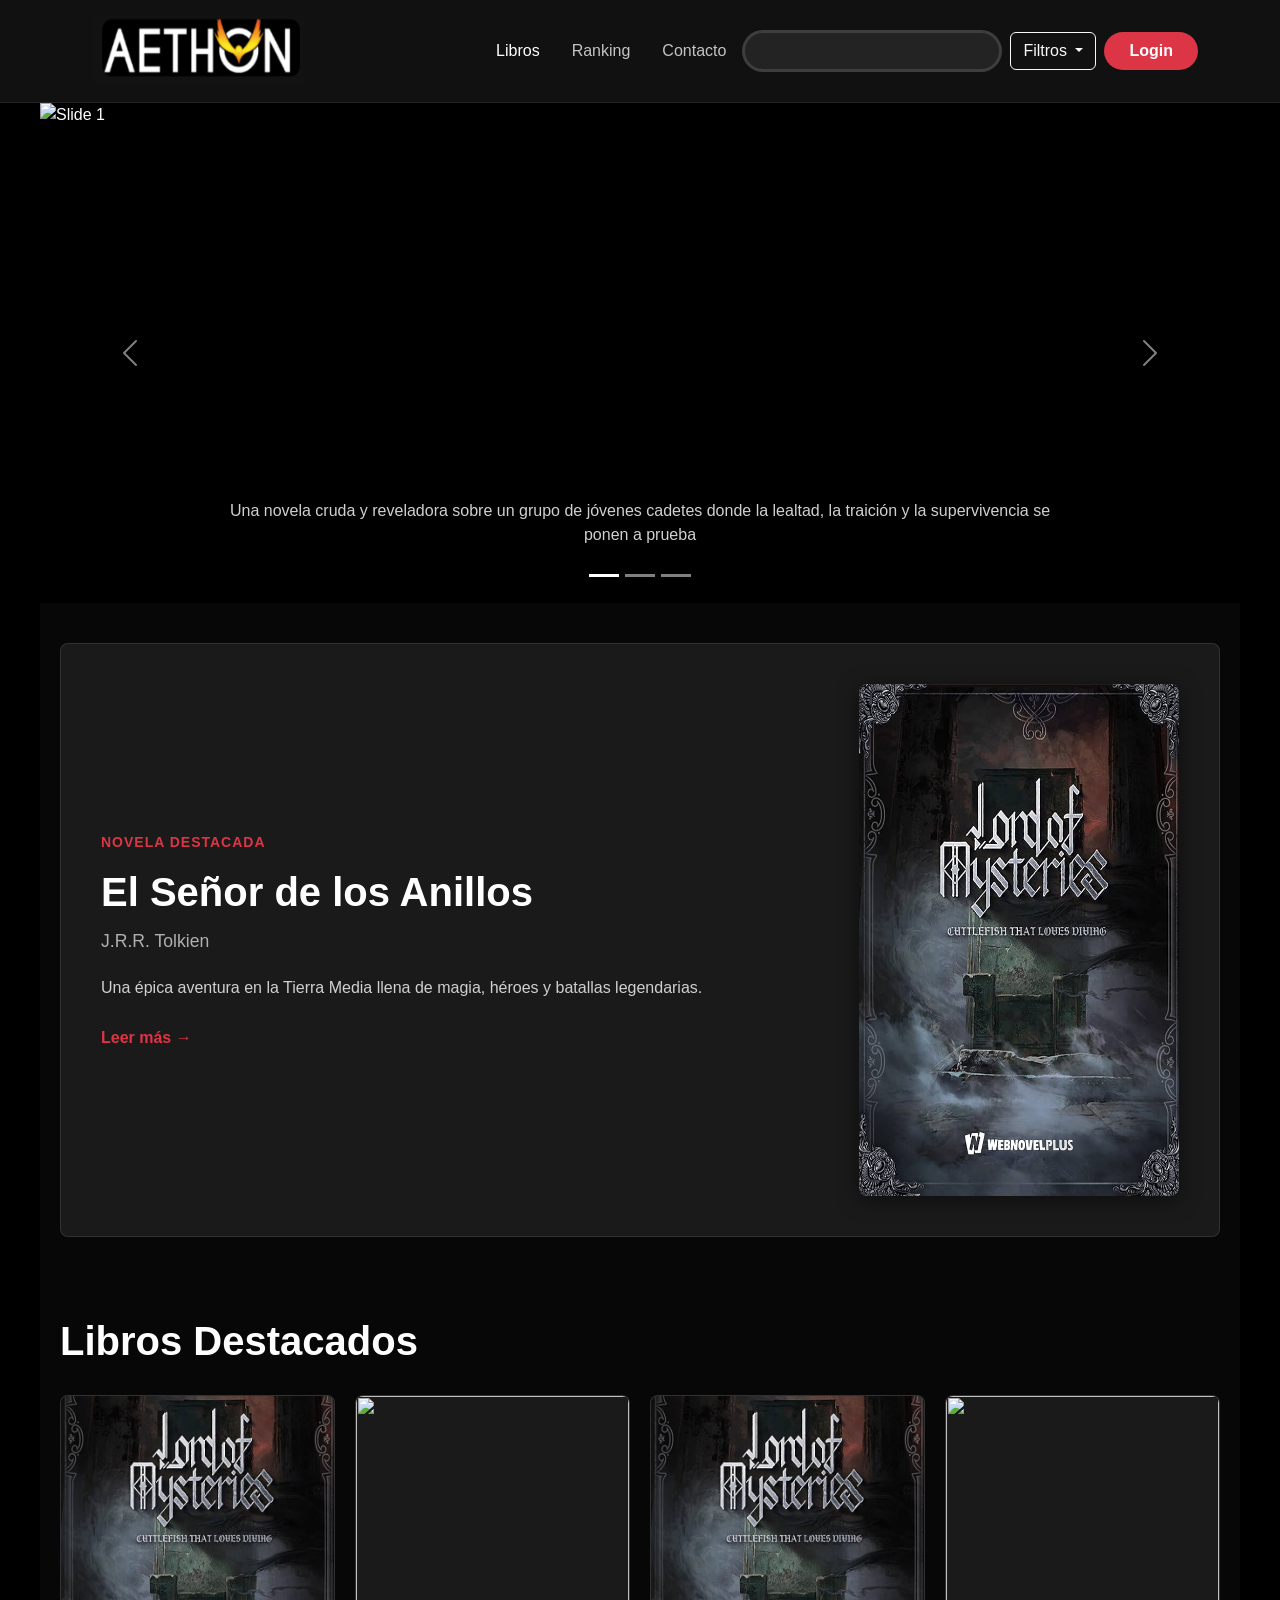
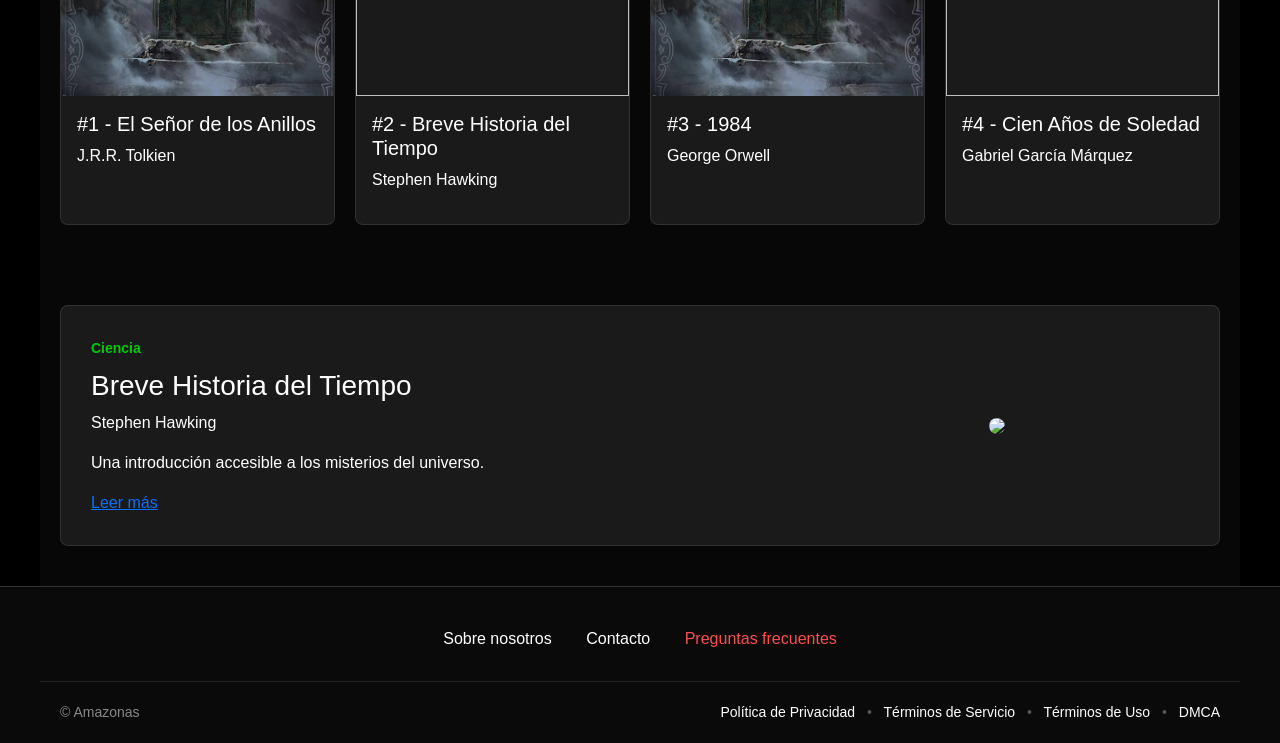
==== index.html @ 6bf68060 "subida de pagina principal y del login" ====
<!DOCTYPE html>
<html lang="en">
<head>
    <meta charset="UTF-8">
    <title>AETHON</title>
    <meta name="viewport" content="width=device-width, initial-scale=1.0">

    <!-- Estilos principales -->
    <link rel="stylesheet" href="css/bootstrap.min.css">
    <link rel="stylesheet" href="css/styles.css">
    <link rel="stylesheet" href="css/blogInformacion.css">

    <!-- se agrega la navbar de bootstrap para reutilización en otras páginas -->
    <link href="css/navbar.css" rel="stylesheet">

    <!-- se agrega el carrusel de bootstrap para reutilización en otras páginas -->
    <link href="css/carousel.css" rel="stylesheet">

    <!-- estilos del footer -->
    <link href="css/footer.css" rel="stylesheet">
</head>

<body>

    <!-- Barra de navegación incluida desde navbar.html -->
    <div id="navbar-placeholder"></div>

    <!-- Carrusel incluido desde carousel.html -->
    <div id="carousel-placeholder"></div>

    <!-- contenido principal -->
    <main class="main-content">

        <!-- Libro destacado principal -->
        <section class="libro-destacada-grande">
            <div class="libro-grande-contenedor">
                <div class="libro-grande">
                    <div class="libro-grande-content">
                        <span class="libro-grande-category">Novela Destacada</span>
                        <h2 class="libro-grande-titulo">El Señor de los Anillos</h2>
                        <p class="libro-grande-autor">J.R.R. Tolkien</p>
                        <p class="libro-grande-descripcion">
                            Una épica aventura en la Tierra Media llena de magia, héroes y batallas legendarias.
                        </p>
                        <a href="#" class="libro-grande-link">Leer más →</a>
                    </div>
                    <div class="libro-grande-image">
                        <img src="img/libro1.jpg" alt="El Señor de los Anillos">
                    </div>
                </div>
            </div>
        </section>

        <!-- Libros Destacados -->
        <section class="libros-destacados">
            <div class="seccion-contenedor">
                <h1 class="titulo-destacado">Libros Destacados</h1>

                <div class="libros-grid">
                    <div class="libro-card">
                        <img src="img/libro1.jpg" class="libro-card-img">
                        <div class="libro-card-body">
                            <h5>#1 - El Señor de los Anillos</h5>
                            <p>J.R.R. Tolkien</p>
                        </div>
                    </div>

                    <div class="libro-card">
                        <img src="img/libro2.png" class="libro-card-img">
                        <div class="libro-card-body">
                            <h5>#2 - Breve Historia del Tiempo</h5>
                            <p>Stephen Hawking</p>
                        </div>
                    </div>

                    <div class="libro-card">
                        <img src="img/libro1.jpg" class="libro-card-img">
                        <div class="libro-card-body">
                            <h5>#3 - 1984</h5>
                            <p>George Orwell</p>
                        </div>
                    </div>

                    <div class="libro-card">
                        <img src="img/libro2.png" class="libro-card-img">
                        <div class="libro-card-body">
                            <h5>#4 - Cien Años de Soledad</h5>
                            <p>Gabriel García Márquez</p>
                        </div>
                    </div>
                </div>
            </div>
        </section>

        <!-- Segundo libro destacado -->
        <section class="featured-book-section">
            <div class="featured-book-contenedor">
                <div class="featured-book">
                    <div class="featured-book-content">
                        <span class="featured-category">Ciencia</span>
                        <h3>Breve Historia del Tiempo</h3>
                        <p>Stephen Hawking</p>
                        <p>Una introducción accesible a los misterios del universo.</p>
                        <a href="#">Leer más</a>
                    </div>

                    <div class="featured-book-image">
                        <img src="img/libro2.png">
                    </div>
                </div>
            </div>
        </section>

        <!-- Scripts -->
        <script src="js/bootstrap.bundle.min.js"></script>
        <script src="js/script.js"></script>

    </main>

    <!-- Footer incluido desde footer.html -->
    <div id="footer-placeholder"></div>

    <!-- Script para incluir componentes HTML separados -->
    <script>
        // Función para cargar HTML parcial en un elemento
        function loadComponent(url, elementId) {
            fetch(url)
                .then(response => response.text())
                .then(data => {
                    document.getElementById(elementId).innerHTML = data;
                })
                .catch(error => console.error('Error cargando ' + url + ':', error));
        }

        // Cargar componentes al iniciar la página
        document.addEventListener('DOMContentLoaded', function() {
            // se enlazan los HTML con sus contenedores
            loadComponent('navbar.html', 'navbar-placeholder');
            loadComponent('carousel.html', 'carousel-placeholder');
            loadComponent('footer.html', 'footer-placeholder'); 
        });
    </script>

</body>
</html>
---- css/styles.css ----
html, body {
    margin: 0;
    padding: 0;
    min-height: 100%;
    background: #000000;
    color: #ffffff;
    font-family: 'Roboto', sans-serif;
}

/* Main Styles */
.main-content {
    max-width: 1200px;
    margin: 0 auto;
    padding: 0;
}

/* Libros Destacados Section */
.libros-destacados {
    padding: 40px 20px;
    background: #070707;
}

.seccion-contenedor {
    max-width: 1200px;
    margin: 0 auto;
}

.titulo-destacado {
    font-size: 2.5rem;
    font-weight: 700;
    margin-bottom: 30px;
    color: #ffffff;
}

.libros-grid {
    display: grid;
    grid-template-columns: repeat(auto-fit, minmax(250px, 1fr));
    gap: 20px;
    justify-items: stretch;
}

@media (min-width: 768px) {
    .libros-grid {
        grid-template-columns: repeat(4, 1fr);
    }
}

@media (max-width: 767.98px) {
    .libros-grid {
        grid-template-columns: repeat(2, 1fr);
    }
}

.libro-card {
    background: #1a1a1a;
    border: 1px solid rgba(255, 255, 255, 0.1);
    border-radius: 8px;
    overflow: hidden;
    display: flex;
    flex-direction: column;
    height: 100%;
    transition: transform 0.3s ease, box-shadow 0.3s ease;
}

.libro-card:hover {
    transform: translateY(-5px);
    box-shadow: 0 8px 16px rgba(220, 53, 69, 0.3);
}

.libro-card-img {
    width: 100%;
    height: 300px;
    object-fit: cover;
    display: block;
}

.libro-card-body {
    padding: 16px;
    flex-grow: 1;
    display: flex;
    flex-direction: column;
}

.libro-card-title {
    font-size: 1rem;
    font-weight: 600;
    margin: 0 0 8px 0;
    color: #ffffff;
}

.libro-card-author {
    font-size: 0.875rem;
    color: #b0b0b0;
    margin: 0;
    flex-grow: 1;
}

/* Featured Book Section */
.featured-book-section {
    padding: 40px 20px;
    background: #070707;
}

.featured-book-contenedor {
    max-width: 1200px;
    margin: 0 auto;
    padding: 30px;
    background: #1a1a1a;
    border: 1px solid rgba(255, 255, 255, 0.1);
    border-radius: 8px;
}

.featured-book {
    display: flex;
    gap: 40px;
    align-items: center;
}

.featured-book-content {
    flex: 1;
    min-width: 0;
}

.featured-book-image {
    flex: 0 0 auto;
    min-width: 200px;
}

.featured-book-image img {
    width: 100%;
    max-width: 250px;
    height: auto;
    border-radius: 8px;
}

.featured-category {
    display: inline-block;
    color: #00cc00;
    font-weight: 600;
    font-size: 0.875rem;
    margin-bottom: 10px;
}

.featured-book-title {
    font-size: 1.75rem;
    font-weight: 700;
    color: #ffffff;
    margin: 0 0 10px 0;
}

.featured-book-author {
    font-size: 1rem;
    color: #b0b0b0;
    margin: 0 0 15px 0;
}

.featured-book-description {
    font-size: 0.95rem;
    color: #d0d0d0;
    line-height: 1.6;
    margin: 0 0 20px 0;
}

.featured-book-link {
    display: inline-block;
    color: #dc3545;
    text-decoration: none;
    font-weight: 600;
    transition: color 0.3s ease;
}

.featured-book-link:hover {
    color: #ff4444;
}

@media (max-width: 991.98px) {
    .featured-book {
        flex-direction: column;
        gap: 20px;
    }

    .featured-book-image {
        width: 100%;
        max-width: 300px;
    }
}
/* Libro Grande Section */
.libro-destacada-grande {
    padding: 40px 20px;
    background: #070707;
}

.libro-grande-contenedor {
    max-width: 1200px;
    margin: 0 auto;
    padding: 40px;
    background: #1a1a1a;
    border: 1px solid rgba(255, 255, 255, 0.1);
    border-radius: 8px;
}

.libro-grande {
    display: flex;
    gap: 50px;
    align-items: center;
}

.libro-grande-content {
    flex: 1;
    min-width: 0;
}

.libro-grande-image {
    flex: 0 0 auto;
}

.libro-grande-image img {
    width: 100%;
    max-width: 320px;
    height: auto;
    border-radius: 8px;
    box-shadow: 0 4px 20px rgba(0, 0, 0, 0.5);
}

.libro-grande-category {
    display: inline-block;
    color: #dc3545;
    font-weight: 700;
    font-size: 0.875rem;
    margin-bottom: 15px;
    text-transform: uppercase;
    letter-spacing: 1px;
}

.libro-grande-titulo {
    font-size: 2.5rem;
    font-weight: 700;
    color: #ffffff;
    margin: 0 0 12px 0;
    line-height: 1.2;
}

.libro-grande-autor {
    font-size: 1.1rem;
    color: #b0b0b0;
    margin: 0 0 20px 0;
}

.libro-grande-descripcion {
    font-size: 1rem;
    color: #d0d0d0;
    line-height: 1.7;
    margin: 0 0 25px 0;
}

.libro-grande-link {
    display: inline-block;
    color: #dc3545;
    text-decoration: none;
    font-weight: 700;
    font-size: 1rem;
    transition: color 0.3s ease;
}

.libro-grande-link:hover {
    color: #ff4444;
}

@media (max-width: 991.98px) {
    .libro-grande {
        flex-direction: column;
        gap: 30px;
    }

    .libro-grande-content {
        text-align: center;
    }

    .libro-grande-image {
        width: 100%;
        max-width: 350px;
    }

    .libro-grande-titulo {
        font-size: 2rem;
    }
}

@media (max-width: 767.98px) {
    /* Cambio móvil: achicar y reorganizar divs para pantallas pequeñas */
    .libros-grid {
        grid-template-columns: 1fr;
    }

    .libro-card-img {
        height: 220px;
    }

    .libro-card-body {
        padding: 14px;
    }

    .libro-card-title {
        font-size: 0.95rem;
    }

    .titulo-destacado {
        font-size: 1.75rem;
    }

    .featured-book-contenedor {
        padding: 20px;
    }

    .featured-book {
        flex-direction: column;
        gap: 20px;
    }

    .featured-book-image img {
        width: 100%;
        max-width: 100%;
    }

    .featured-book-title {
        font-size: 1.3rem;
    }

    .featured-book-description {
        font-size: 0.9rem;
    }

    .libro-grande-contenedor {
        padding: 20px;
    }

    .libro-grande {
        gap: 20px;
    }

    .libro-grande-image img {
        max-width: 100%;
        width: 100%;
    }

    .libro-grande-titulo {
        font-size: 1.5rem;
    }
}
---- css/blogInformacion.css ----
/* Nuevos Libros */
.nuevos-libros-seccion {
    padding: 40px 20px;
    background: #070707;
}

.nuevos-libros-contenedor {
    max-width: 1200px;
    margin: 0 auto;
    display: flex;
    gap: 30px;
}

.articulos-contenedor {
    flex: 1;
    min-width: 0;
}

.articulos-titulo {
    font-size: 1.75rem;
    font-weight: 700;
    color: #ffffff;
    margin: 0 0 30px 0;
    padding-bottom: 15px;
    border-bottom: 2px solid rgba(255, 255, 255, 0.1);
}

.articulo-libro {
    margin-bottom: 40px;
    padding-bottom: 30px;
    border-bottom: 1px solid rgba(255, 255, 255, 0.05);
}

.articulo-libro:last-child {
    border-bottom: none;
}

.articulo-titulo {
    font-size: 1.5rem;
    font-weight: 700;
    color: #ffffff;
    margin: 0 0 8px 0;
}

.articulo-autor {
    font-size: 0.95rem;
    color: #b0b0b0;
    margin: 0 0 10px 0;
}

.articulo-descripcion {
    font-size: 0.95rem;
    color: #d0d0d0;
    margin: 0 0 15px 0;
    line-height: 1.5;
}

.articulo-imagen {
    width: 100%;
    height: auto;
    border-radius: 8px;
    margin: 15px 0;
    display: block;
}

.articulo-contenido {
    font-size: 0.95rem;
    color: #c0c0c0;
    line-height: 1.6;
    margin: 0;
}



.sidebar {
    flex: 0 0 280px;
    display: flex;
    flex-direction: column;
    gap: 20px;
}

.sidebar-box {
    background: #1a1a1a;
    border: 1px solid rgba(255, 255, 255, 0.1);
    border-radius: 8px;
    padding: 20px;
}

.sidebar-titulo {
    font-size: 1.1rem;
    font-weight: 700;
    color: #ffffff;
    margin: 0 0 12px 0;
}

.sidebar-contenido {
    font-size: 0.9rem;
    color: #b0b0b0;
    line-height: 1.5;
    margin: 0;
}

.libros-recientes-lista {
    list-style: none;
    padding: 0;
    margin: 0;
}

.libro-reciente-item {
    display: flex;
    gap: 12px;
    padding: 12px 0;
    border-top: 1px solid rgba(255, 255, 255, 0.05);
}

.libro-reciente-item:first-child {
    border-top: none;
}

.libro-reciente-img {
    width: 80px;
    height: 96px;
    object-fit: cover;
    border-radius: 4px;
    flex-shrink: 0;
}

.libro-reciente-info {
    flex: 1;
    min-width: 0;
}

.libro-reciente-titulo {
    font-size: 0.875rem;
    font-weight: 600;
    color: #ffffff;
    margin: 0 0 4px 0;
}

.libro-reciente-fecha {
    font-size: 0.75rem;
    color: #808080;
    margin: 0;
}

/* Responsivo */
@media (max-width: 991.98px) {
    .nuevo-libros-contenedor {
        flex-direction: column;
    }

    .sidebar {
        flex: 1;
    }
}

@media (max-width: 767.98px) {
    .articulos-titulo {
        font-size: 1.3rem;
    }

    .articulo-titulo {
        font-size: 1.2rem;
    }

    .articulo-autor {
        font-size: 0.875rem;
    }

    .sidebar {
        flex: 0 0 auto;
    }

    .libros-recientes-lista {
        display: grid;
        grid-template-columns: repeat(auto-fit, minmax(150px, 1fr));
        gap: 15px;
    }

    .libro-reciente-item {
        flex-direction: column;
        padding: 10px;
        border: 1px solid rgba(255, 255, 255, 0.08);
        border-radius: 4px;
        border-top: 1px solid rgba(255, 255, 255, 0.08);
    }

    .libro-reciente-item:first-child {
        border-top: 1px solid rgba(255, 255, 255, 0.08);
    }

    .libro-reciente-img {
        width: 100%;
        height: 120px;
    }
}
---- css/navbar.css ----
/* Estilos para la barra de navegación */
/* Movido desde style.css para reutilización en otras páginas */

.custom-header {
    background: #111;
    border-bottom: 1px solid rgba(255, 255, 255, 0.08);
}

.custom-navbar {
    padding: 1rem 0;
}

.navbar-dark .navbar-nav .nav-link {
    color: rgba(255, 255, 255, 0.75);
    font-weight: 500;
    padding: 0.65rem 1rem;
}

/*verlo, falla en seleccion automatica en el libro no se quita la seleccion*/
.navbar-dark .navbar-nav .nav-link:hover,
.navbar-dark .navbar-nav .nav-link.active {
    color: #ffffff;
}

.dropdown-menu-dark {
    background-color: #151515;
    border: 1px solid rgba(255, 255, 255, 0.08);
}

.dropdown-menu-dark .dropdown-item {
    color: rgba(255, 255, 255, 0.88);
}

.dropdown-menu-dark .dropdown-item:hover {
    background-color: rgba(255, 255, 255, 0.08);
    color: #ffffff;
}

.search-group {
    min-width: 260px;
    border-radius: 50px;
    overflow: hidden;
    background: rgba(255, 255, 255, 0.08);
    border: 3px solid rgba(255, 255, 255, 0.12);
}

.search-input {
    border: none;
    background: transparent;
    color: #ffffff;
    box-shadow: none;
}

.search-input:focus {
    border: none;
    box-shadow: none;
}

.btn-login {
    background-color: #dc3545;
    color: #ffffff;
    font-weight: 600;
    border-color: transparent;
}

.btn-login:hover {
    background-color: #c82333;
}

@media (max-width: 991.98px) {
    .search-group {
        min-width: 180px;
    }
}

@media (max-width: 767.98px) {
    .search-group {
        display: none !important;
    }
}

/*definir el tamaño del logo*/
.logo{
    width: 210px;
    height: 70px;
}
---- css/carousel.css ----
/* CONTENEDOR PRINCIPAL */
        .carousel-wrapper {
            max-width: 1200px;
            margin: 0 auto;
            background-color: #000;
            overflow: hidden;
        }

        .carousel-inner {
            aspect-ratio: 1920 / 800;
            width: 100%;
        }

        .carousel-item {
            height: 100%;
        }

        .carousel-item img {
            width: 100%;
            height: 100%;
            object-fit: cover;
            object-position: center;
        }

        /* Flechas centradas */
        .carousel-control-prev,
        .carousel-control-next {
            top: 50%;
            transform: translateY(-50%);
        }

        /* OPCIONAL: quitar animación si aún ves movimiento raro */
        .carousel-item {
            transition: transform 0.5s ease-in-out;
        }
---- css/footer.css ----
/* Estilos para el Pie de Página */
.main-footer {
    background-color: #0a0a0a;
    color: #ffffff;
    padding: 40px 0 20px 0; /* Quitamos padding lateral para que llegue al borde */
    font-family: Arial, sans-serif;
    border-top: 1px solid #333;
    width: 100%;
    position: relative;
    left: 0;
    bottom: 0;
}

.footer-top {
    text-align: center;
    margin-bottom: 30px;
    width: 100%;
}

.footer-nav a {
    color: #ffffff;
    text-decoration: none;
    margin: 0 15px;
    font-size: 16px;
}

.footer-nav a:last-child {
    color: #ff4d4d; /* Rojo para Preguntas Frecuentes */
}

.footer-bottom {
    display: flex;
    justify-content: space-between;
    align-items: center;
    max-width: 1200px; /* El contenido interno sí se queda centrado */
    margin: 0 auto;
    padding: 20px 20px 0 20px;
    border-top: 1px solid #222;
    font-size: 14px;
    color: #888;
}

.footer-legal a {
    color: #ffffff;
    text-decoration: none;
}

.separator {
    margin: 0 8px;
    color: #555;
}

/* Ajuste para que no se vea el borde blanco que a veces deja el body */
body {
    margin: 0;
    padding: 0;
}
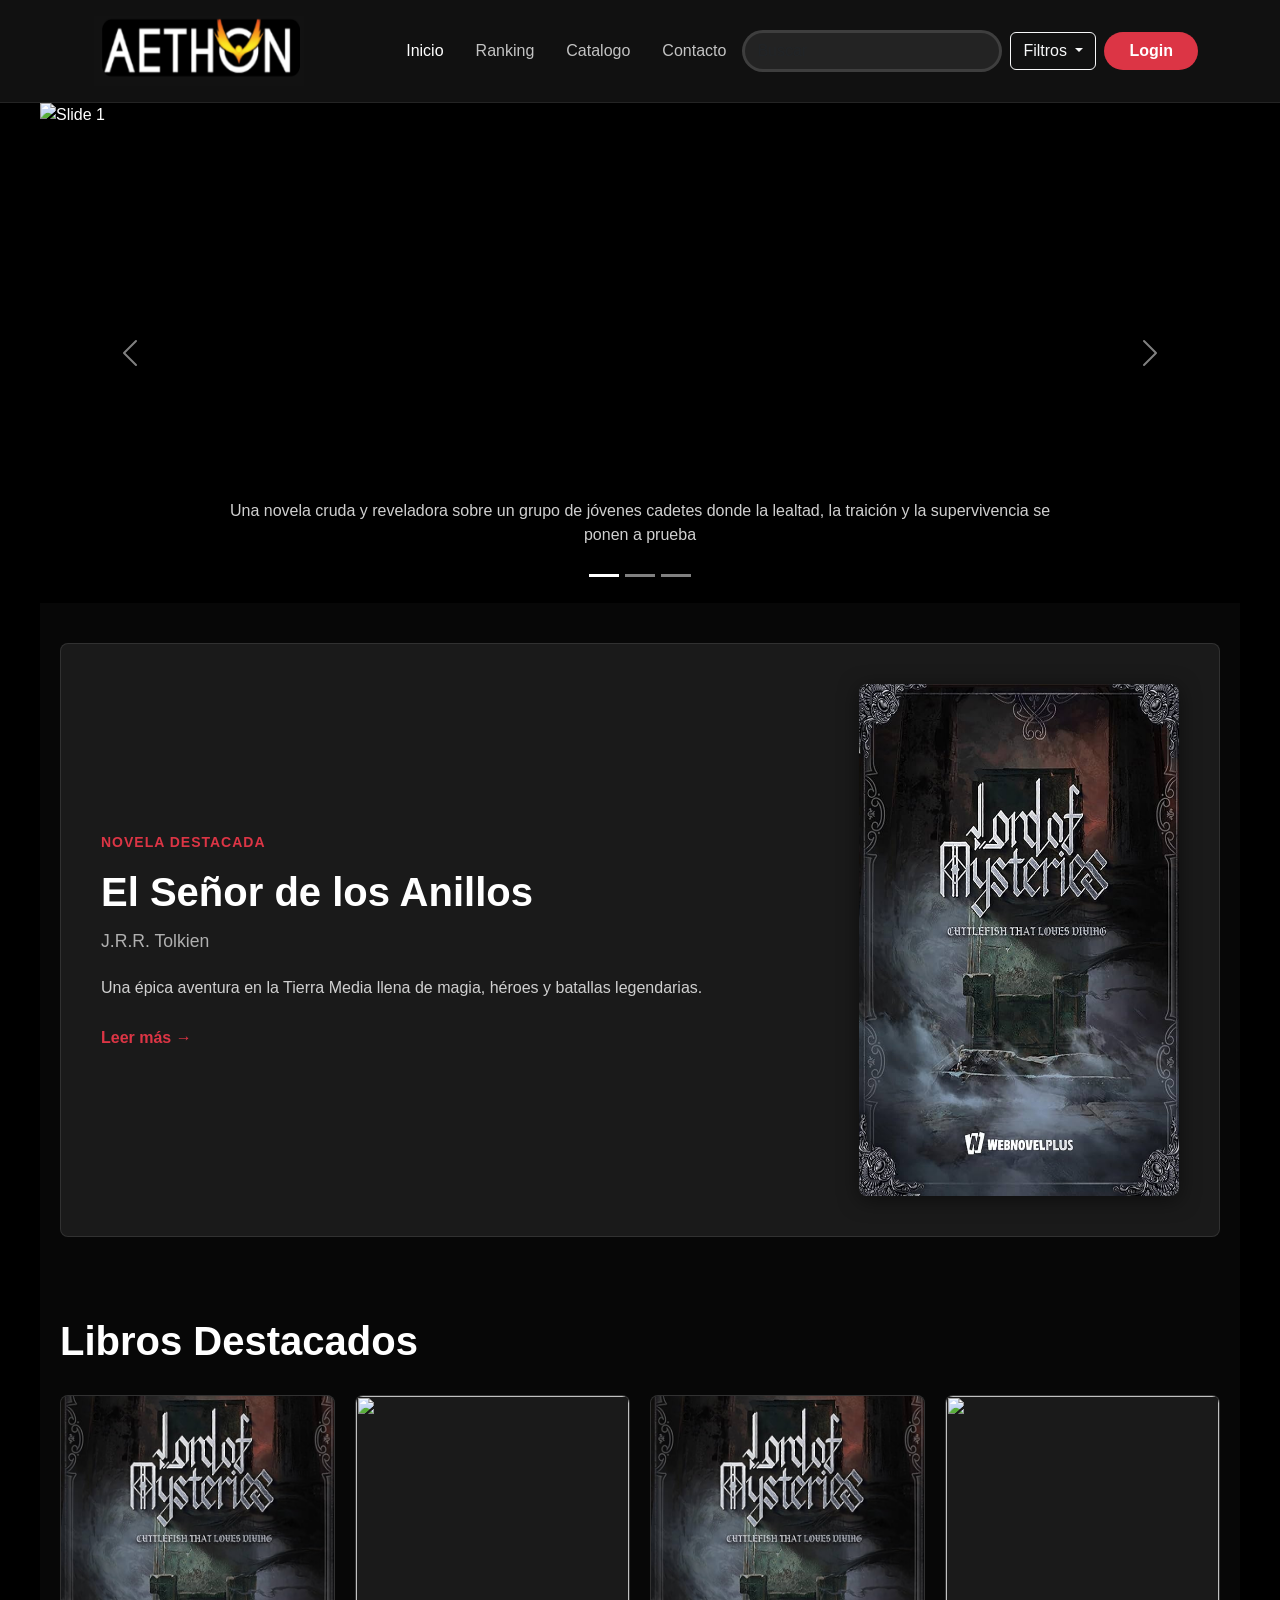
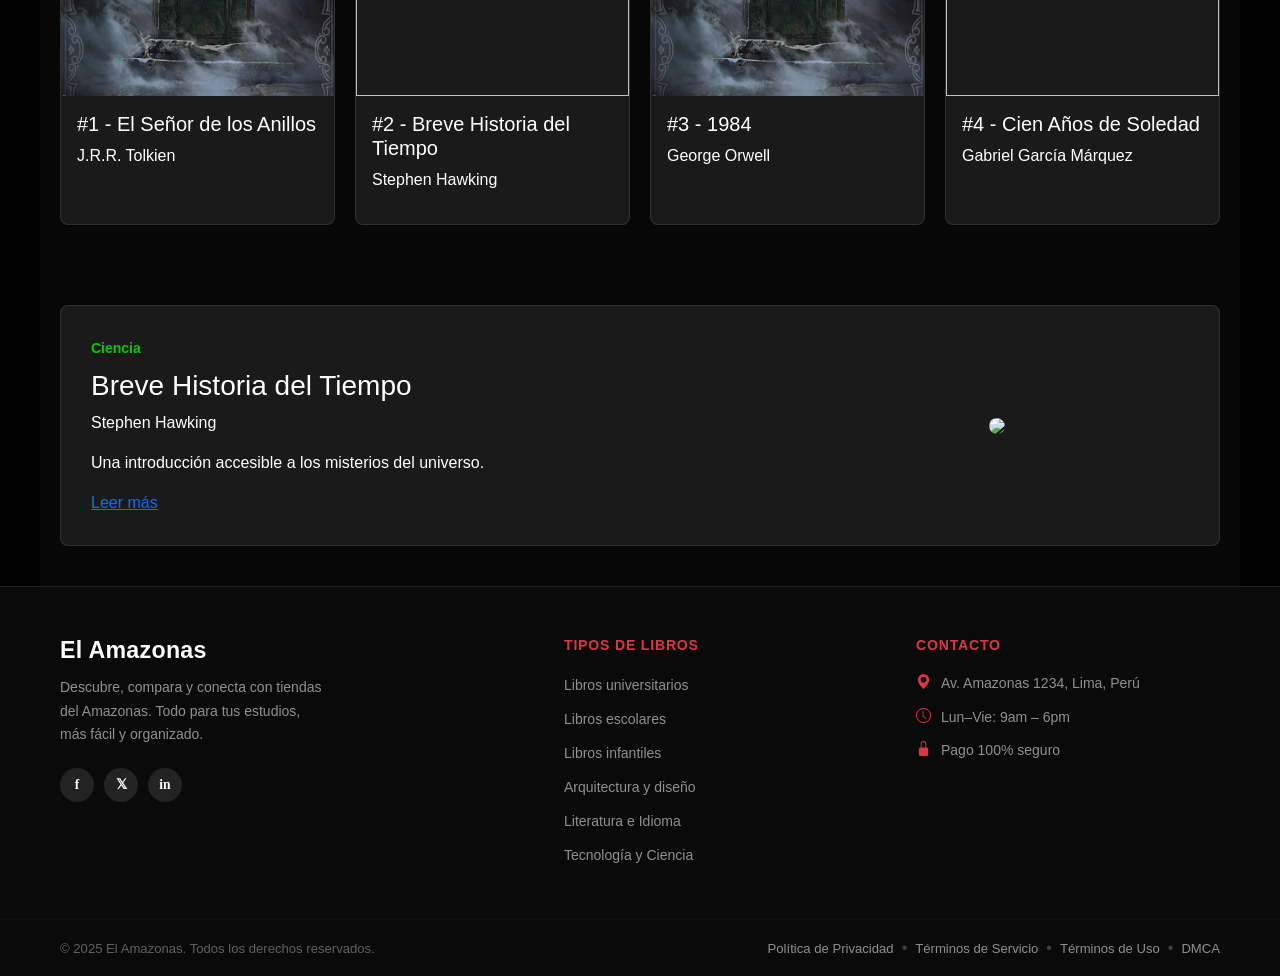
==== commit b5ae6706: "Cambios catalogo" ====
--- a/index.html
+++ b/index.html
@@ -1,6 +1,6 @@
 <!DOCTYPE html>
 <html lang="en">
-<head>
+<head>  
     <meta charset="UTF-8">
     <title>AETHON</title>
     <meta name="viewport" content="width=device-width, initial-scale=1.0">
--- a/css/footer.css
+++ b/css/footer.css
@@ -1,56 +1,217 @@
-/* Estilos para el Pie de Página */
+/* =========================================================
+   Footer Styles
+   ========================================================= */
+ 
 .main-footer {
     background-color: #0a0a0a;
     color: #ffffff;
-    padding: 40px 0 20px 0; /* Quitamos padding lateral para que llegue al borde */
     font-family: Arial, sans-serif;
-    border-top: 1px solid #333;
+    border-top: 1px solid #1e1e1e;
     width: 100%;
-    position: relative;
-    left: 0;
-    bottom: 0;
-}
-
-.footer-top {
-    text-align: center;
-    margin-bottom: 30px;
-    width: 100%;
-}
-
-.footer-nav a {
-    color: #ffffff;
+}
+ 
+/* ── Body / 3-column grid ── */
+.footer-body {
+    max-width: 1200px;
+    margin: 0 auto;
+    padding: 50px 20px 42px;
+}
+ 
+.footer-grid {
+    display: grid;
+    grid-template-columns: 1.5fr 1fr 1fr;
+    gap: 48px;
+}
+ 
+/* ── Brand column ── */
+.footer-brand-title {
+    font-size: 1.45rem;
+    font-weight: 700;
+    color: #ffffff;
+    margin-bottom: 12px;
+    letter-spacing: 0.3px;
+}
+ 
+.footer-brand-desc {
+    color: #909090;
+    font-size: 0.875rem;
+    line-height: 1.65;
+    margin-bottom: 22px;
+    max-width: 270px;
+}
+ 
+/* Social buttons */
+.footer-social {
+    display: flex;
+    gap: 10px;
+}
+ 
+.footer-social-btn {
+    width: 34px;
+    height: 34px;
+    border-radius: 50%;
+    background: rgba(255, 255, 255, 0.10);
+    color: #ffffff;
+    display: inline-flex;
+    align-items: center;
+    justify-content: center;
     text-decoration: none;
-    margin: 0 15px;
-    font-size: 16px;
-}
-
-.footer-nav a:last-child {
-    color: #ff4d4d; /* Rojo para Preguntas Frecuentes */
-}
-
+    font-size: 0.85rem;
+    font-weight: 700;
+    font-family: Georgia, serif;
+    transition: background 0.2s, transform 0.2s;
+    line-height: 1;
+}
+ 
+.footer-social-btn:hover {
+    background: #dc3545;
+    color: #ffffff;
+    transform: translateY(-2px);
+}
+ 
+/* ── Column titles ── */
+.footer-col-title {
+    color: #dc3545;
+    font-size: 0.88rem;
+    font-weight: 700;
+    text-transform: uppercase;
+    letter-spacing: 0.8px;
+    margin-bottom: 20px;
+}
+ 
+/* ── Links list ── */
+.footer-links {
+    list-style: none;
+    padding: 0;
+    margin: 0;
+}
+ 
+.footer-links li {
+    margin-bottom: 10px;
+}
+ 
+.footer-links a {
+    color: #909090;
+    text-decoration: none;
+    font-size: 0.875rem;
+    transition: color 0.2s;
+}
+ 
+.footer-links a:hover {
+    color: #ffffff;
+}
+ 
+/* ── Contact list ── */
+.footer-contact-list {
+    list-style: none;
+    padding: 0;
+    margin: 0;
+}
+ 
+.footer-contact-list li {
+    display: flex;
+    align-items: flex-start;
+    gap: 10px;
+    color: #909090;
+    font-size: 0.875rem;
+    margin-bottom: 13px;
+    line-height: 1.45;
+}
+ 
+.footer-contact-icon {
+    color: #dc3545;
+    flex-shrink: 0;
+    margin-top: 1px;
+    display: flex;
+    align-items: center;
+}
+ 
+/* ── Divider ── */
+.footer-divider {
+    border: none;
+    border-top: 1px solid #1e1e1e;
+    margin: 0;
+}
+ 
+/* ── Footer bottom bar ── */
 .footer-bottom {
+    max-width: 1200px;
+    margin: 0 auto;
+    padding: 16px 20px;
     display: flex;
     justify-content: space-between;
     align-items: center;
-    max-width: 1200px; /* El contenido interno sí se queda centrado */
-    margin: 0 auto;
-    padding: 20px 20px 0 20px;
-    border-top: 1px solid #222;
-    font-size: 14px;
-    color: #888;
-}
-
+    flex-wrap: wrap;
+    gap: 8px;
+}
+ 
+.footer-copyright {
+    color: #606060;
+    font-size: 0.82rem;
+}
+ 
+.footer-legal {
+    display: flex;
+    align-items: center;
+    flex-wrap: wrap;
+    gap: 0;
+}
+ 
 .footer-legal a {
-    color: #ffffff;
+    color: #909090;
     text-decoration: none;
-}
-
+    font-size: 0.82rem;
+    transition: color 0.2s;
+}
+ 
+.footer-legal a:hover {
+    color: #ffffff;
+}
+ 
 .separator {
     margin: 0 8px;
-    color: #555;
-}
-
-/* Ajuste para que no se vea el borde blanco que a veces deja el body */
+    color: #404040;
+}
+ 
+/* ── Responsive ── */
+@media (max-width: 900px) {
+    .footer-grid {
+        grid-template-columns: 1fr 1fr;
+        gap: 36px;
+    }
+ 
+    .footer-brand {
+        grid-column: 1 / -1;
+    }
+ 
+    .footer-brand-desc {
+        max-width: 100%;
+    }
+}
+ 
+@media (max-width: 576px) {
+    .footer-grid {
+        grid-template-columns: 1fr;
+        gap: 28px;
+    }
+ 
+    .footer-brand {
+        grid-column: auto;
+    }
+ 
+    .footer-bottom {
+        flex-direction: column;
+        align-items: center;
+        text-align: center;
+        gap: 10px;
+    }
+ 
+    .footer-legal {
+        justify-content: center;
+    }
+}
+ 
+/* Prevent body margin from creating white gap */
 body {
     margin: 0;
     padding: 0;
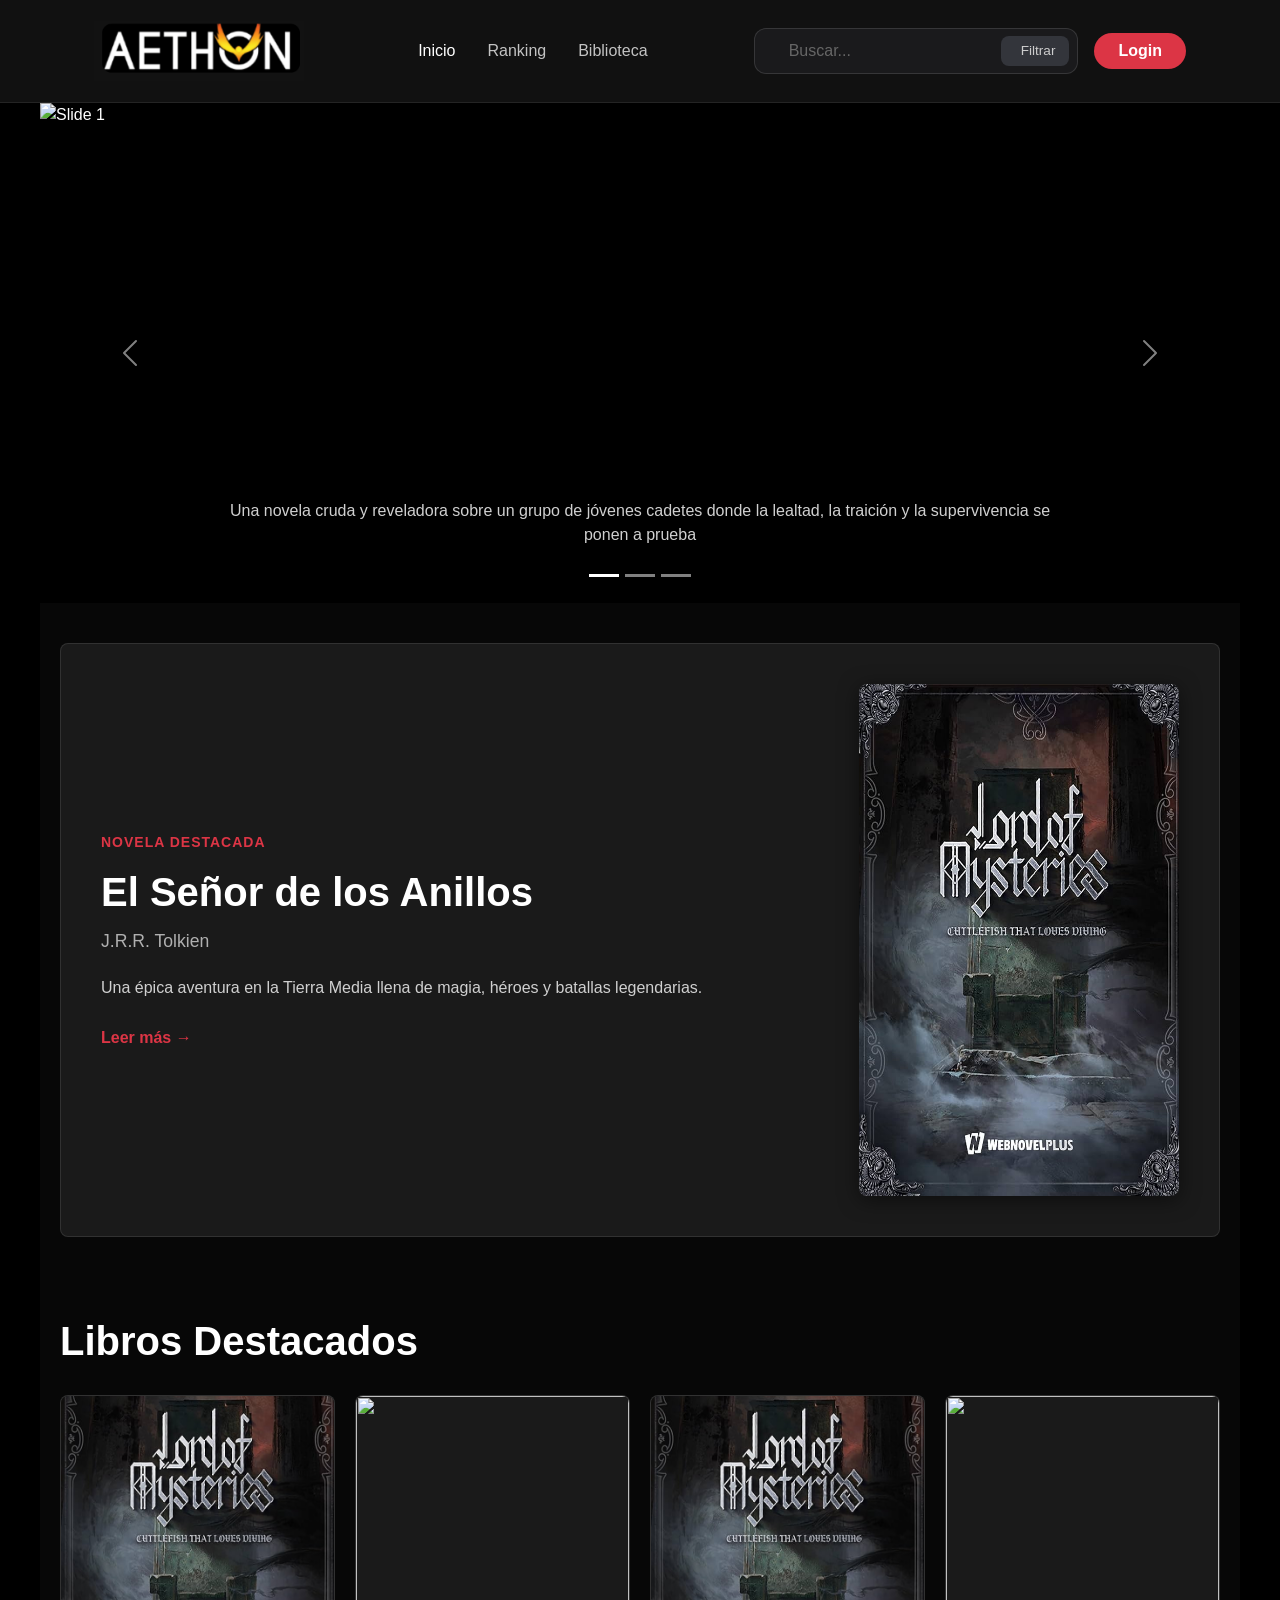
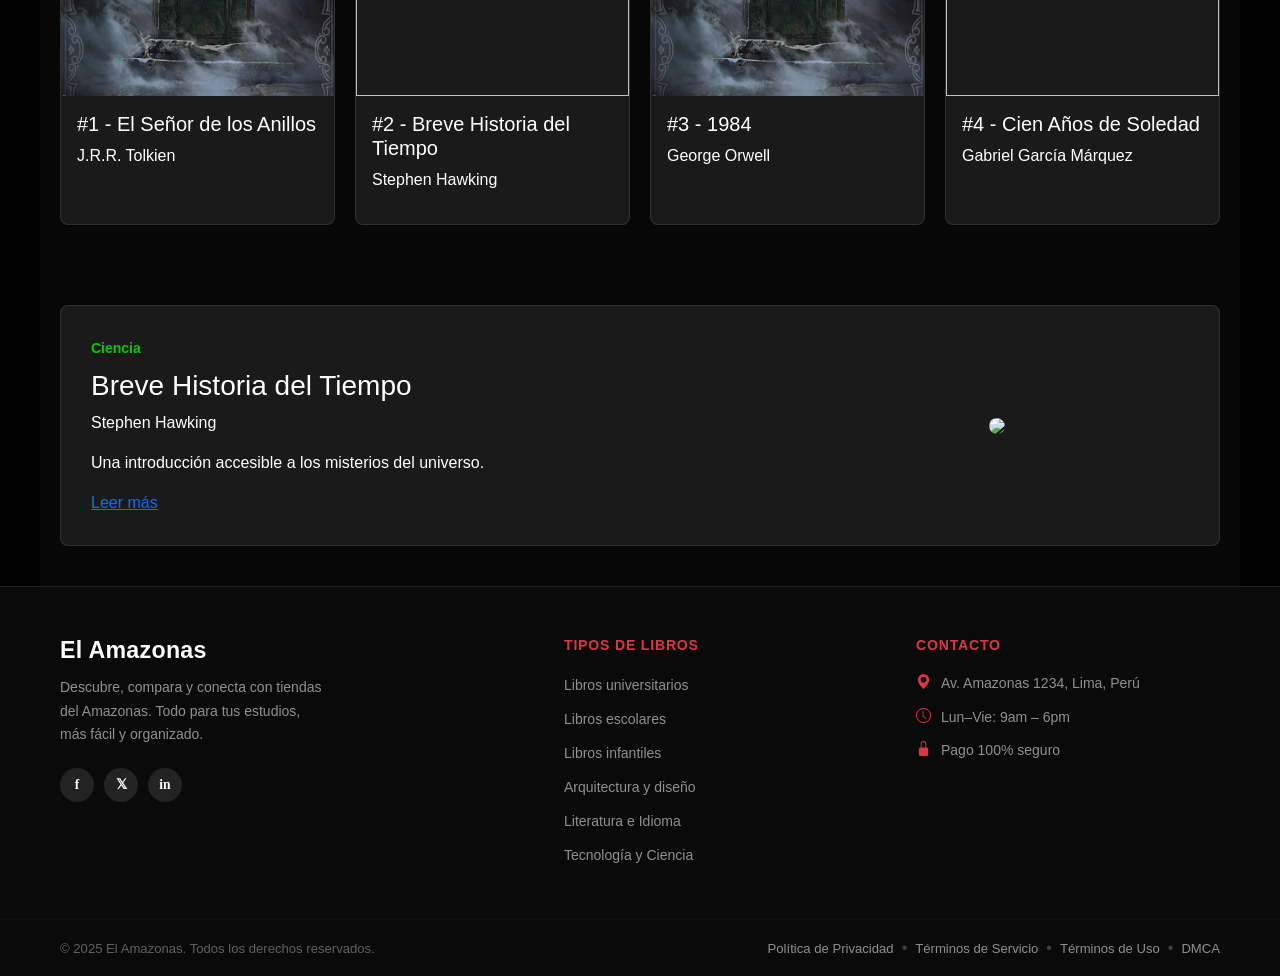
==== commit ef34cd2a: "feat: crear página de detalle de libro y enlazar desde el index" ====
--- a/index.html
+++ b/index.html
@@ -42,7 +42,7 @@
                         <p class="libro-grande-descripcion">
                             Una épica aventura en la Tierra Media llena de magia, héroes y batallas legendarias.
                         </p>
-                        <a href="#" class="libro-grande-link">Leer más →</a>
+                        <a href="book.html" class="libro-grande-link">Leer más →</a>
                     </div>
                     <div class="libro-grande-image">
                         <img src="img/libro1.jpg" alt="El Señor de los Anillos">
@@ -57,37 +57,45 @@
                 <h1 class="titulo-destacado">Libros Destacados</h1>
 
                 <div class="libros-grid">
-                    <div class="libro-card">
-                        <img src="img/libro1.jpg" class="libro-card-img">
-                        <div class="libro-card-body">
-                            <h5>#1 - El Señor de los Anillos</h5>
-                            <p>J.R.R. Tolkien</p>
+                    <a href="book.html" style="text-decoration: none; color: inherit;">
+                        <div class="libro-card">
+                            <img src="img/libro1.jpg" class="libro-card-img">
+                            <div class="libro-card-body">
+                                <h5>#1 - El Señor de los Anillos</h5>
+                                <p>J.R.R. Tolkien</p>
+                            </div>
                         </div>
-                    </div>
+                    </a>
 
-                    <div class="libro-card">
-                        <img src="img/libro2.png" class="libro-card-img">
-                        <div class="libro-card-body">
-                            <h5>#2 - Breve Historia del Tiempo</h5>
-                            <p>Stephen Hawking</p>
+                    <a href="book.html" style="text-decoration: none; color: inherit;">
+                        <div class="libro-card">
+                            <img src="img/libro2.png" class="libro-card-img">
+                            <div class="libro-card-body">
+                                <h5>#2 - Breve Historia del Tiempo</h5>
+                                <p>Stephen Hawking</p>
+                            </div>
                         </div>
-                    </div>
+                    </a>
 
-                    <div class="libro-card">
-                        <img src="img/libro1.jpg" class="libro-card-img">
-                        <div class="libro-card-body">
-                            <h5>#3 - 1984</h5>
-                            <p>George Orwell</p>
+                    <a href="book.html" style="text-decoration: none; color: inherit;">
+                        <div class="libro-card">
+                            <img src="img/libro1.jpg" class="libro-card-img">
+                            <div class="libro-card-body">
+                                <h5>#3 - 1984</h5>
+                                <p>George Orwell</p>
+                            </div>
                         </div>
-                    </div>
+                    </a>
 
-                    <div class="libro-card">
-                        <img src="img/libro2.png" class="libro-card-img">
-                        <div class="libro-card-body">
-                            <h5>#4 - Cien Años de Soledad</h5>
-                            <p>Gabriel García Márquez</p>
+                    <a href="book.html" style="text-decoration: none; color: inherit;">
+                        <div class="libro-card">
+                            <img src="img/libro2.png" class="libro-card-img">
+                            <div class="libro-card-body">
+                                <h5>#4 - Cien Años de Soledad</h5>
+                                <p>Gabriel García Márquez</p>
+                            </div>
                         </div>
-                    </div>
+                    </a>
                 </div>
             </div>
         </section>
@@ -101,7 +109,7 @@
                         <h3>Breve Historia del Tiempo</h3>
                         <p>Stephen Hawking</p>
                         <p>Una introducción accesible a los misterios del universo.</p>
-                        <a href="#">Leer más</a>
+                        <a href="book.html">Leer más</a>
                     </div>
 
                     <div class="featured-book-image">
--- a/css/navbar.css
+++ b/css/navbar.css
@@ -1,5 +1,4 @@
 /* Estilos para la barra de navegación */
-/* Movido desde style.css para reutilización en otras páginas */
 
 .custom-header {
     background: #111;
@@ -16,71 +15,78 @@
     padding: 0.65rem 1rem;
 }
 
-/*verlo, falla en seleccion automatica en el libro no se quita la seleccion*/
 .navbar-dark .navbar-nav .nav-link:hover,
 .navbar-dark .navbar-nav .nav-link.active {
     color: #ffffff;
 }
 
-.dropdown-menu-dark {
-    background-color: #151515;
-    border: 1px solid rgba(255, 255, 255, 0.08);
-}
-
-.dropdown-menu-dark .dropdown-item {
-    color: rgba(255, 255, 255, 0.88);
-}
-
-.dropdown-menu-dark .dropdown-item:hover {
-    background-color: rgba(255, 255, 255, 0.08);
-    color: #ffffff;
-}
 
 .search-group {
-    min-width: 260px;
-    border-radius: 50px;
-    overflow: hidden;
-    background: rgba(255, 255, 255, 0.08);
-    border: 3px solid rgba(255, 255, 255, 0.12);
+    min-width: 300px;
+    border-radius: 12px; 
+    background: #1a1a1c; 
+    border: 1px solid rgba(255, 255, 255, 0.12);
+    display: flex;
+    align-items: center;
+    padding: 4px 8px;
 }
 
 .search-input {
-    border: none;
-    background: transparent;
-    color: #ffffff;
-    box-shadow: none;
+    border: none !important;
+    background: transparent !important;
+    color: #ffffff !important;
+    box-shadow: none !important;
+    padding-left: 10px;
 }
 
-.search-input:focus {
-    border: none;
-    box-shadow: none;
+.search-input::placeholder {
+    color: #666;
 }
 
+/* El botón de Filtro que va dentro */
+.btn-filtro-interno {
+    background-color: #33353b;
+    color: #ccc;
+    border: none;
+    border-radius: 8px;
+    padding: 5px 14px;
+    font-size: 0.85rem;
+    font-weight: 500;
+    display: flex;
+    align-items: center;
+    gap: 6px;
+    transition: 0.2s;
+    white-space: nowrap;
+}
+
+.btn-filtro-interno:hover {
+    background-color: #444;
+    color: white;
+}
+
+/* --- BOTÓN LOGIN --- */
 .btn-login {
     background-color: #dc3545;
     color: #ffffff;
     font-weight: 600;
-    border-color: transparent;
+    border: none;
 }
 
 .btn-login:hover {
     background-color: #c82333;
+    color: white;
 }
+
+
+.logo {
+    width: 210px;
+    height: 70px;
+    object-fit: contain;
+}
+
 
 @media (max-width: 991.98px) {
     .search-group {
-        min-width: 180px;
+        display: none !important; 
     }
-}
-
-@media (max-width: 767.98px) {
-    .search-group {
-        display: none !important;
-    }
-}
-
-/*definir el tamaño del logo*/
-.logo{
-    width: 210px;
-    height: 70px;
 }
